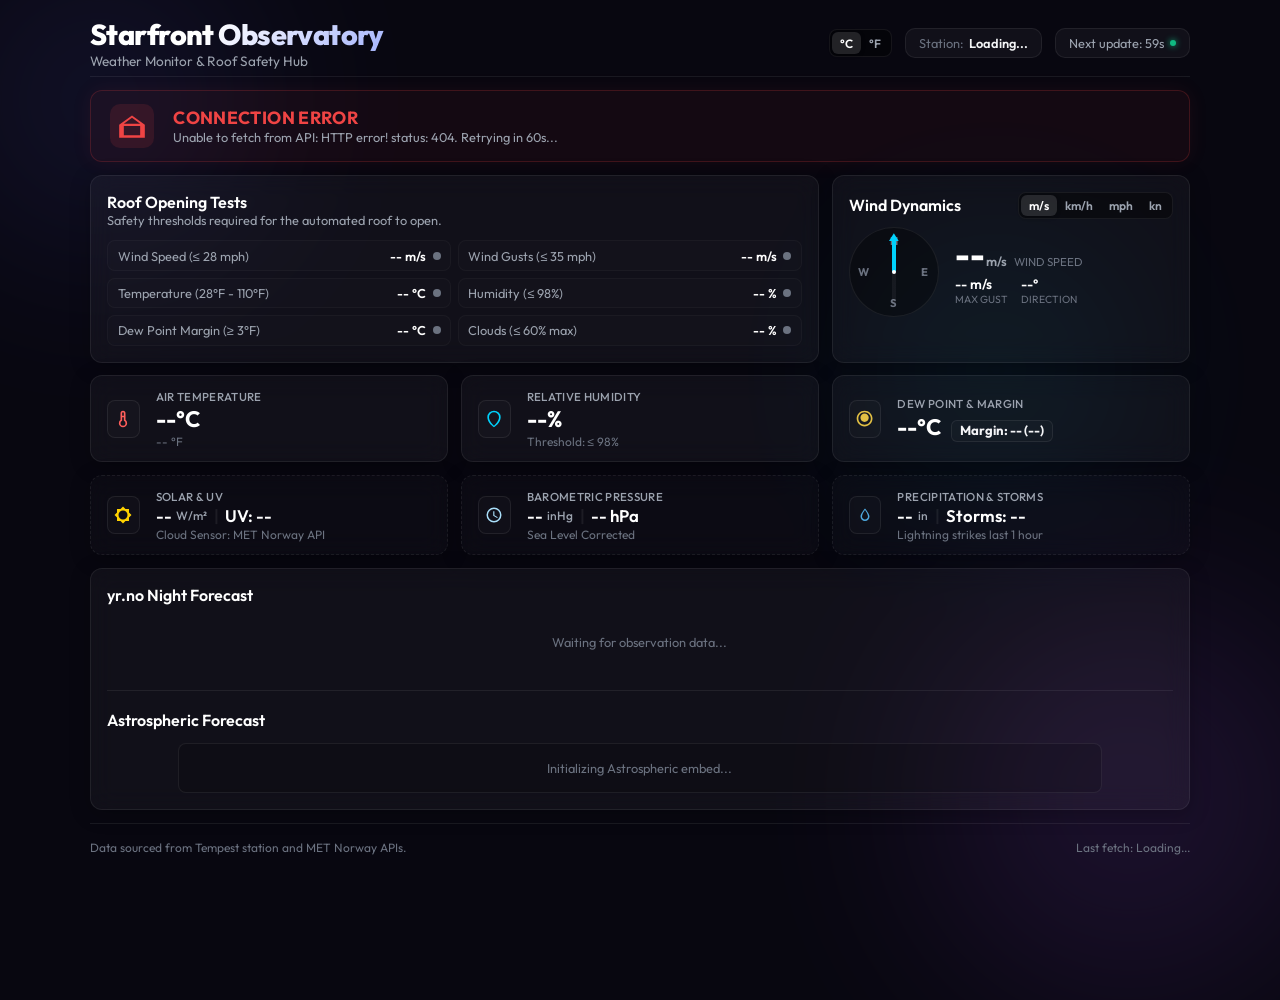
==== web/index.html @ 22a8ac2b "Add Astrospheric embed, style dew point margin pill, and rename forecast headers" ====
<!DOCTYPE html>
<html lang="en">
<head>
    <meta charset="UTF-8">
    <meta name="viewport" content="width=device-width, initial-scale=1.0">
    <title>Starfront Weather Station Monitor</title>
    <!-- Google Fonts -->
    <link rel="preconnect" href="https://fonts.googleapis.com">
    <link rel="preconnect" href="https://fonts.gstatic.com" crossorigin>
    <link href="https://fonts.googleapis.com/css2?family=Outfit:wght@300;400;500;600;700;800&display=swap" rel="stylesheet">
    <!-- CSS Stylesheet -->
    <link rel="stylesheet" href="index.css">
    <!-- Astrospheric API Reference -->
    <script type="text/javascript" src="https://astrosphericcloudstorage.blob.core.windows.net/embed/astrosphericembed.js"></script>
</head>
<body>
    <div class="background-decor decor-1"></div>
    <div class="background-decor decor-2"></div>
    <div class="background-decor decor-3"></div>

    <div class="dashboard-container">
        <!-- Dashboard Header -->
        <header class="dashboard-header">
            <div class="header-left">
                <h1>Starfront Observatory</h1>
                <p class="subtitle">Weather Monitor & Roof Safety Hub</p>
            </div>
            <div class="header-right">
                <!-- Discrete Temp Unit Toggle -->
                <div class="temp-toggle">
                    <button id="btn-temp-c" class="toggle-btn active">&deg;C</button>
                    <button id="btn-temp-f" class="toggle-btn">&deg;F</button>
                </div>
                <div class="station-badge">
                    <span class="station-label">Station:</span>
                    <span id="station-name" class="station-val">Loading...</span>
                </div>
                <div class="status-poll">
                    <span id="poll-timer">Next update: --s</span>
                    <div class="pulse-dot"></div>
                </div>
            </div>
        </header>

        <!-- Main Status: Roof Open Safety Allowed -->
        <section id="roof-status-banner" class="roof-banner status-pending">
            <div class="banner-icon">
                <svg id="roof-icon" viewBox="0 0 24 24" width="28" height="28">
                    <path fill="currentColor" d="M19,20H5V12H19M19,10H5L12,5L19,10M12,3L1,11V22H23V11L12,3Z" />
                </svg>
            </div>
            <div class="banner-text">
                <h2 id="roof-status-title">EVALUATING SAFETY RULES...</h2>
                <p id="roof-status-desc">Fetching current observations from Tempest weather station...</p>
            </div>
        </section>

        <!-- Dashboard Grid -->
        <main class="dashboard-grid">
            
            <!-- Left Panel: Roof Opening Tests & Night Forecast -->
            <section class="card checklist-card">
                <h3>Roof Opening Tests</h3>
                <p class="card-desc">Safety thresholds required for the automated roof to open.</p>
                
                <ul class="checklist" id="safety-checklist">
                    <li id="rule-wind">
                        <span class="rule-name">Wind Speed (&le; 28 mph)</span>
                        <div class="rule-status">
                            <span class="rule-value">-- m/s</span>
                            <span class="rule-indicator"></span>
                        </div>
                    </li>
                    <li id="rule-wind-gust">
                        <span class="rule-name">Wind Gusts (&le; 35 mph)</span>
                        <div class="rule-status">
                            <span class="rule-value">-- m/s</span>
                            <span class="rule-indicator"></span>
                        </div>
                    </li>
                    <li id="rule-temperature">
                        <span class="rule-name">Temperature (28&deg;F - 110&deg;F)</span>
                        <div class="rule-status">
                            <span class="rule-value">-- &deg;C</span>
                            <span class="rule-indicator"></span>
                        </div>
                    </li>
                    <li id="rule-humidity">
                        <span class="rule-name">Humidity (&le; 98%)</span>
                        <div class="rule-status">
                            <span class="rule-value">-- %</span>
                            <span class="rule-indicator"></span>
                        </div>
                    </li>
                    <li id="rule-dew-point-margin">
                        <span class="rule-name">Dew Point Margin (&ge; 3&deg;F)</span>
                        <div class="rule-status">
                            <span class="rule-value">-- &deg;C</span>
                            <span class="rule-indicator"></span>
                        </div>
                    </li>
                    <li id="rule-clouds">
                        <span class="rule-name">Clouds (&le; 60% max)</span>
                        <div class="rule-status">
                            <span class="rule-value">-- %</span>
                            <span class="rule-indicator"></span>
                        </div>
                    </li>
                </ul>

                <div id="safety-warnings" class="warnings-box hidden">
                    <h4>Safety Violations</h4>
                    <ul id="warnings-list"></ul>
                </div>
            </section>

            <!-- Right Panel: Wind Dynamics -->
            <section class="card wind-card">
                <div class="card-header-row">
                    <h3>Wind Dynamics</h3>
                    <!-- Wind Unit Selectors -->
                    <div class="wind-toggle">
                        <button id="btn-wind-mps" class="toggle-btn active">m/s</button>
                        <button id="btn-wind-kmh" class="toggle-btn">km/h</button>
                        <button id="btn-wind-mph" class="toggle-btn">mph</button>
                        <button id="btn-wind-kn" class="toggle-btn">kn</button>
                    </div>
                </div>
                
                <div class="wind-display">
                    <div class="compass-wrapper">
                        <div class="compass">
                            <div class="direction direction-n">N</div>
                            <div class="direction direction-e">E</div>
                            <div class="direction direction-s">S</div>
                            <div class="direction direction-w">W</div>
                            <div class="compass-rose"></div>
                            <div id="compass-needle" class="compass-needle"></div>
                        </div>
                    </div>
                    <div class="wind-details">
                        <div class="wind-metric">
                            <span class="value" id="wind-speed-val">--</span>
                            <span class="unit" id="wind-unit-label">m/s</span>
                            <span class="label">Wind Speed</span>
                        </div>
                        <div class="wind-sub-grid">
                            <div class="sub-metric">
                                <span class="val" id="wind-gust-val">-- m/s</span>
                                <span class="lbl">Max Gust</span>
                            </div>
                            <div class="sub-metric">
                                <span class="val" id="wind-dir-deg">--&deg;</span>
                                <span class="lbl">Direction</span>
                            </div>
                        </div>
                    </div>
                </div>
            </section>

            <!-- Bottom Panels: Core Weather Metrics -->
            <section class="card metric-card temp-metric">
                <div class="metric-icon">
                    <svg viewBox="0 0 24 24" width="20" height="20">
                        <path fill="#ff5e5b" d="M15,13V5A3,3 0 0,0 12,2A3,3 0 0,0 9,5V13A5,5 0 0,0 7,17A5,5 0 0,0 12,22A5,5 0 0,0 17,17A5,5 0 0,0 15,13M12,4A1,1 0 0,1 13,5V8H11V5A1,1 0 0,1 12,4M12,20A3,3 0 0,1 9,17A3,3 0 0,1 10.5,14.5L11,14V10H13V14L13.5,14.5A3,3 0 0,1 15,17A3,3 0 0,1 12,20Z" />
                    </svg>
                </div>
                <div class="metric-body">
                    <span class="label">Air Temperature</span>
                    <span class="value" id="temp-val">--&deg;C</span>
                    <span class="subtext" id="temp-alt-val">-- &deg;F</span>
                </div>
            </section>

            <section class="card metric-card humidity-metric">
                <div class="metric-icon">
                    <svg viewBox="0 0 24 24" width="20" height="20">
                        <path fill="#00d2fc" d="M12,2A8,8 0 0,0 4,10C4,17 12,22 12,22C12,22 20,17 20,10A8,8 0 0,0 12,2M12,4A6,6 0 0,1 18,10C18,14.25 14,18.4 12,20.08C10,18.4 6,14.25 6,10A6,6 0 0,1 12,4Z" />
                    </svg>
                </div>
                <div class="metric-body">
                    <span class="label">Relative Humidity</span>
                    <span class="value" id="humidity-val">--%</span>
                    <span class="subtext">Threshold: &le; 98%</span>
                </div>
            </section>

            <!-- Prominent Dedicated Dew Point & Margin Card -->
            <section class="card metric-card dewpoint-metric">
                <div class="metric-icon">
                    <svg viewBox="0 0 24 24" width="20" height="20">
                        <path fill="#e2c044" d="M19,11.5C19,15.64 15.64,19 11.5,19C7.36,19 4,15.64 4,11.5C4,7.36 7.36,4 11.5,4C15.64,4 19,7.36 19,11.5M21,11.5C21,6.25 16.75,2 11.5,2C6.25,2 2,6.25 2,11.5C2,16.75 6.25,21 11.5,21C16.75,21 21,16.75 21,11.5M16.5,10.5C16.5,13.26 14.26,15.5 11.5,15.5C8.74,15.5 6.5,13.26 6.5,10.5C6.5,7.74 8.74,5.5 11.5,5.5C14.26,5.5 16.5,7.74 16.5,10.5Z" />
                    </svg>
                </div>
                <div class="metric-body">
                    <span class="label">Dew Point &amp; Margin</span>
                    <div style="display: flex; align-items: baseline; gap: 0.6rem; flex-wrap: wrap; margin-top: 0.15rem;">
                        <span class="value" id="dew-point-val" style="margin-top: 0;">--&deg;C</span>
                        <span id="dp-margin-pill" style="font-size: 0.82rem; font-weight: 700; padding: 0.15rem 0.5rem; border-radius: 6px; border: 1px solid var(--glass-border); transition: var(--transition-smooth); background: rgba(255,255,255,0.02); line-height: 1.2;">Margin: <span id="dp-margin-val">--</span> (<span id="dp-margin-status">--</span>)</span>
                    </div>
                </div>
            </section>

            <!-- Compact Non-critical Cards -->
            <section class="card metric-card solar-metric card-secondary">
                <div class="metric-icon">
                    <svg viewBox="0 0 24 24" width="18" height="18">
                        <path fill="#ffd200" d="M12,18A6,6 0 1,1 18,12A6,6 0 0,1 12,18M20,8.69V4H15.31L12,0.69L8.69,4H4V8.69L0.69,12L4,15.31V20H8.69L12,23.31L15.31,20H20V15.31L23.31,12L20,8.69Z" />
                    </svg>
                </div>
                <div class="metric-body">
                    <span class="label">Solar &amp; UV</span>
                    <span class="value-compact"><span id="solar-val">--</span> <span class="unit-xs">W/m&sup2;</span> <span class="divider">|</span> <span id="uv-val">UV: --</span></span>
                    <span class="subtext">Cloud Sensor: MET Norway API</span>
                </div>
            </section>

            <section class="card metric-card pressure-metric card-secondary">
                <div class="metric-icon">
                    <svg viewBox="0 0 24 24" width="18" height="18">
                        <path fill="#a9def9" d="M12,2A10,10 0 0,0 2,12A10,10 0 0,0 12,22A10,10 0 0,0 22,12A10,10 0 0,0 12,2M12,4A8,8 0 0,1 20,12A8,8 0 0,1 12,20A8,8 0 0,1 4,12A8,8 0 0,1 12,4M12.5,7V12.25L17,14.92L16.25,16.15L11,13V7H12.5Z" />
                    </svg>
                </div>
                <div class="metric-body">
                    <span class="label">Barometric Pressure</span>
                    <span class="value-compact"><span id="pressure-val">--</span> <span class="unit-xs">inHg</span> <span class="divider">|</span> <span id="pressure-hpa-val">-- hPa</span></span>
                    <span class="subtext">Sea Level Corrected</span>
                </div>
            </section>

            <section class="card metric-card rain-metric card-secondary">
                <div class="metric-icon">
                    <svg viewBox="0 0 24 24" width="18" height="18">
                        <path fill="#4ea8de" d="M12,3.25C12,3.25 6,10 6,14C6,17.31 8.69,20 12,20C15.31,20 18,17.31 18,14C18,10 12,3.25 12,3.25M12,5.25C13.62,7.31 16,11.25 16,14C16,16.21 14.21,18 12,18C9.79,18 8,16.21 8,14C8,11.25 10.38,7.31 12,5.25Z" />
                    </svg>
                </div>
                <div class="metric-body">
                    <span class="label">Precipitation &amp; Storms</span>
                    <span class="value-compact"><span id="precip-val">--</span> <span class="unit-xs">in</span> <span class="divider">|</span> <span id="lightning-val">Storms: --</span></span>
                    <span class="subtext">Lightning strikes last 1 hour</span>
                </div>
            </section>

            <!-- Night Conditions Forecast (Across the page table) -->
            <section class="card forecast-card">
                <h3 id="forecast-header" style="margin-bottom: 0.8rem;">yr.no Night Forecast</h3>
                <div class="forecast-table-wrapper" id="forecast-timeline">
                    <!-- Populated dynamically by index.js -->
                    <div class="forecast-loading">Waiting for observation data...</div>
                </div>

                <!-- Astrospheric Forecast Section -->
                <div class="astrospheric-section" style="margin-top: 1.5rem; padding-top: 1.2rem; border-top: 1px solid var(--glass-border);">
                    <h3 style="margin-bottom: 0.8rem;">Astrospheric Forecast</h3>
                    <div id="AstrosphericEmbedContainer" style="width: 100%; max-width: 924px; margin: 0 auto; border-radius: 8px; overflow: hidden; border: 1px solid var(--glass-border); background: rgba(0,0,0,0.15);">
                        <div class="forecast-loading">Initializing Astrospheric embed...</div>
                    </div>
                </div>
            </section>
        </main>

        <!-- Footer -->
        <footer class="dashboard-footer">
            <p>Data sourced from Tempest station and MET Norway APIs.</p>
            <p id="last-update-ts">Last fetch: Loading...</p>
        </footer>
    </div>

    <!-- Javascript Script -->
    <script src="index.js"></script>
</body>
</html>
---- web/index.css ----
/* Root Custom Properties */
:root {
    --bg-dark: #080710;
    --bg-slate: #111022;
    --glass-bg: rgba(255, 255, 255, 0.04);
    --glass-border: rgba(255, 255, 255, 0.07);
    --glass-highlight: rgba(255, 255, 255, 0.12);
    
    --text-primary: #f3f4f6;
    --text-secondary: #9ca3af;
    --text-muted: #6b7280;
    
    --color-green: #10b981;
    --color-green-glow: rgba(16, 185, 129, 0.25);
    
    --color-red: #ef4444;
    --color-red-glow: rgba(239, 68, 68, 0.25);
    
    --color-blue: #00d2fc;
    --transition-smooth: all 0.3s cubic-bezier(0.16, 1, 0.3, 1);
}

/* Base Resets & Typography */
* {
    margin: 0;
    padding: 0;
    box-sizing: border-box;
}

body {
    background-color: var(--bg-dark);
    color: var(--text-primary);
    font-family: 'Outfit', sans-serif;
    min-height: 100vh;
    position: relative;
    padding: 1rem;
}

/* Background Glowing Orbs */
.background-decor {
    position: absolute;
    border-radius: 50%;
    filter: blur(100px);
    z-index: -1;
    opacity: 0.12;
    pointer-events: none;
}

.decor-1 { width: 300px; height: 300px; background: #6366f1; top: -50px; left: -50px; }
.decor-2 { width: 400px; height: 400px; background: #a855f7; bottom: -100px; right: -50px; }
.decor-3 { width: 200px; height: 200px; background: #00d2fc; top: 30%; left: 70%; }

/* Layout Container */
.dashboard-container {
    max-width: 1100px;
    margin: 0 auto;
    display: flex;
    flex-direction: column;
    gap: 0.8rem;
}

/* Header */
.dashboard-header {
    display: flex;
    justify-content: space-between;
    align-items: center;
    flex-wrap: wrap;
    gap: 0.8rem;
    padding-bottom: 0.4rem;
    border-bottom: 1px solid var(--glass-border);
}

.dashboard-header h1 {
    font-size: 1.8rem;
    font-weight: 800;
    letter-spacing: -0.02em;
    background: linear-gradient(135deg, #fff 40%, #a5b4fc 100%);
    -webkit-background-clip: text;
    -webkit-text-fill-color: transparent;
}

.dashboard-header .subtitle {
    font-size: 0.85rem;
    color: var(--text-secondary);
    font-weight: 400;
}

.header-right {
    display: flex;
    align-items: center;
    gap: 0.8rem;
}

/* Toggle Buttons */
.temp-toggle, .wind-toggle {
    display: flex;
    background: rgba(0, 0, 0, 0.4);
    padding: 2px;
    border-radius: 8px;
    border: 1px solid var(--glass-border);
}

.toggle-btn {
    background: transparent;
    border: none;
    color: var(--text-secondary);
    padding: 0.2rem 0.5rem;
    border-radius: 6px;
    font-size: 0.75rem;
    font-weight: 600;
    cursor: pointer;
    font-family: inherit;
    transition: var(--transition-smooth);
}

.toggle-btn.active {
    background: var(--glass-highlight);
    color: #fff;
    box-shadow: 0 1px 4px rgba(0,0,0,0.3);
}

.toggle-btn:hover:not(.active) {
    color: #fff;
    background: rgba(255, 255, 255, 0.03);
}

.station-badge, .status-poll {
    background: var(--glass-bg);
    border: 1px solid var(--glass-border);
    padding: 0.4rem 0.8rem;
    border-radius: 10px;
    font-size: 0.8rem;
    display: flex;
    align-items: center;
    gap: 0.4rem;
}

.station-badge .station-label { color: var(--text-muted); }
.station-badge .station-val { font-weight: 600; }
.status-poll { color: var(--text-secondary); }

.pulse-dot {
    width: 6px;
    height: 6px;
    border-radius: 50%;
    background-color: var(--color-green);
    box-shadow: 0 0 6px var(--color-green);
    animation: pulse 2s infinite;
}

@keyframes pulse {
    0% { transform: scale(0.95); box-shadow: 0 0 0 0 rgba(16, 185, 129, 0.7); }
    70% { transform: scale(1); box-shadow: 0 0 0 4px rgba(16, 185, 129, 0); }
    100% { transform: scale(0.95); box-shadow: 0 0 0 0 rgba(16, 185, 129, 0); }
}

/* Roof Banner */
.roof-banner {
    display: flex;
    align-items: center;
    gap: 1.2rem;
    padding: 0.8rem 1.2rem;
    border-radius: 12px;
    border: 1px solid var(--glass-border);
    transition: var(--transition-smooth);
}

.banner-icon {
    display: flex;
    align-items: center;
    justify-content: center;
    width: 44px;
    height: 44px;
    border-radius: 10px;
    background: rgba(255, 255, 255, 0.04);
}

.banner-text h2 {
    font-size: 1.1rem;
    font-weight: 700;
    letter-spacing: 0.02em;
}

.banner-text p {
    font-size: 0.8rem;
    color: var(--text-secondary);
}

/* Banner States */
.status-pending { background: rgba(255, 255, 255, 0.02); border-color: var(--glass-border); }
.status-allowed {
    background: rgba(16, 185, 129, 0.05);
    border-color: rgba(16, 185, 129, 0.2);
    box-shadow: 0 0 20px rgba(16, 185, 129, 0.08);
}
.status-allowed .banner-icon {
    background: rgba(16, 185, 129, 0.12);
    color: var(--color-green);
}
.status-allowed h2 { color: var(--color-green); }

.status-warning {
    background: rgba(239, 68, 68, 0.05);
    border-color: rgba(239, 68, 68, 0.2);
    box-shadow: 0 0 20px rgba(239, 68, 68, 0.08);
}
.status-warning .banner-icon {
    background: rgba(239, 68, 68, 0.12);
    color: var(--color-red);
}
.status-warning h2 { color: var(--color-red); }

/* Dashboard Grid Layout (Denser 3-Column setup) */
.dashboard-grid {
    display: grid;
    grid-template-columns: repeat(3, 1fr);
    gap: 0.8rem;
}

/* Cards (Denser Glassmorphism) */
.card {
    background: var(--glass-bg);
    backdrop-filter: blur(12px);
    -webkit-backdrop-filter: blur(12px);
    border: 1px solid var(--glass-border);
    border-radius: 12px;
    padding: 1rem;
    transition: var(--transition-smooth);
    box-shadow: 0 4px 20px 0 rgba(0, 0, 0, 0.25);
}

.card:hover {
    transform: translateY(-2px);
    border-color: var(--glass-highlight);
    box-shadow: 0 6px 24px rgba(0, 0, 0, 0.35);
}

.card h3 {
    font-size: 1rem;
    font-weight: 600;
    color: #fff;
}

.card-header-row {
    display: flex;
    justify-content: space-between;
    align-items: center;
    margin-bottom: 0.5rem;
}

.card-desc {
    font-size: 0.8rem;
    color: var(--text-secondary);
    margin-bottom: 0.8rem;
}

/* Row 1 Span Customizations */
.checklist-card {
    grid-column: span 2;
}

.wind-card {
    grid-column: span 1;
}

/* Metric Cards */
.metric-card {
    display: flex;
    align-items: center;
    gap: 1rem;
    padding: 0.8rem 1rem;
}

.metric-icon {
    display: flex;
    align-items: center;
    justify-content: center;
    width: 38px;
    height: 38px;
    border-radius: 8px;
    background: rgba(255, 255, 255, 0.02);
    border: 1px solid var(--glass-border);
}

.metric-body {
    display: flex;
    flex-direction: column;
    width: 100%;
}

.metric-body .label {
    font-size: 0.72rem;
    color: var(--text-secondary);
    text-transform: uppercase;
    letter-spacing: 0.03em;
    font-weight: 500;
}

.metric-body .value {
    font-size: 1.4rem;
    font-weight: 700;
    color: #fff;
    margin-top: 0.05rem;
}

.metric-body .value-compact {
    font-size: 1.05rem;
    font-weight: 600;
    color: #fff;
    margin-top: 0.05rem;
    display: flex;
    align-items: center;
    gap: 0.3rem;
    flex-wrap: wrap;
}

.metric-body .value-compact .divider {
    color: var(--glass-border);
    margin: 0 0.1rem;
}

.metric-body .value-compact .unit-xs {
    font-size: 0.75rem;
    color: var(--text-secondary);
    font-weight: 500;
}

.metric-body .subtext {
    font-size: 0.75rem;
    color: var(--text-muted);
    margin-top: 0.05rem;
}

/* Secondary Cards (Slightly dimmer style for contrast) */
.card-secondary {
    background: rgba(255, 255, 255, 0.02);
    border: 1px dashed var(--glass-border);
}

/* Safety Checklist */
.checklist {
    list-style: none;
    display: grid;
    grid-template-columns: repeat(2, 1fr);
    gap: 0.4rem;
}

.checklist li {
    display: flex;
    justify-content: space-between;
    align-items: center;
    padding: 0.4rem 0.6rem;
    background: rgba(255, 255, 255, 0.01);
    border: 1px solid rgba(255, 255, 255, 0.03);
    border-radius: 8px;
    font-size: 0.8rem;
}

.checklist .rule-name {
    color: var(--text-secondary);
}

.rule-status {
    display: flex;
    align-items: center;
    gap: 0.4rem;
}

.rule-status .rule-value {
    font-weight: 600;
    color: #fff;
}

.rule-indicator {
    width: 8px;
    height: 8px;
    border-radius: 50%;
    background-color: var(--text-muted);
}

/* Rule States */
.rule-pass .rule-indicator {
    background-color: var(--color-green);
    box-shadow: 0 0 6px var(--color-green);
}

.rule-fail .rule-indicator {
    background-color: var(--color-red);
    box-shadow: 0 0 6px var(--color-red);
}

/* Warnings Box */
.warnings-box {
    margin-top: 0.6rem;
    padding: 0.6rem;
    background: rgba(239, 68, 68, 0.04);
    border: 1px solid rgba(239, 68, 68, 0.15);
    border-radius: 8px;
}

.warnings-box h4 {
    font-size: 0.75rem;
    font-weight: 600;
    color: var(--color-red);
    text-transform: uppercase;
    margin-bottom: 0.2rem;
}

.warnings-box ul {
    list-style: none;
    font-size: 0.75rem;
    color: var(--text-secondary);
}

.warnings-box li::before {
    content: "• ";
    color: var(--color-red);
}

.hidden { display: none !important; }

/* Wind Dynamics Compass (Compact) */
.wind-display {
    display: flex;
    align-items: center;
    gap: 1rem;
}

.compass-wrapper {
    position: relative;
    width: 90px;
    height: 90px;
    flex-shrink: 0;
}

.compass {
    position: absolute;
    width: 100%;
    height: 100%;
    border-radius: 50%;
    border: 1.5px solid var(--glass-border);
    background: rgba(0, 0, 0, 0.3);
}

.direction {
    position: absolute;
    font-size: 0.7rem;
    font-weight: 700;
    color: var(--text-muted);
    transform: translate(-50%, -50%);
}

.direction-n { top: 15%; left: 50%; }
.direction-e { top: 50%; left: 85%; }
.direction-s { top: 85%; left: 50%; }
.direction-w { top: 50%; left: 15%; }

.compass-rose {
    position: absolute;
    top: 50%;
    left: 50%;
    width: 4px;
    height: 4px;
    border-radius: 50%;
    background: #fff;
    transform: translate(-50%, -50%);
    z-index: 5;
}

.compass-needle {
    position: absolute;
    top: 15%;
    left: calc(50% - 2px);
    width: 4px;
    height: 70%;
    background: linear-gradient(to bottom, var(--color-blue) 50%, rgba(255,255,255,0.05) 50%);
    transform-origin: 50% 50%;
    transform: rotate(0deg);
    transition: transform 1s cubic-bezier(0.25, 0.8, 0.25, 1);
    z-index: 2;
}

.compass-needle::before {
    content: '';
    position: absolute;
    top: -8px;
    left: -3px;
    width: 10px;
    height: 8px;
    background: var(--color-blue);
    clip-path: polygon(50% 0%, 0% 100%, 100% 100%);
}

.wind-details {
    display: flex;
    flex-direction: column;
    gap: 0.3rem;
}

.wind-metric {
    display: flex;
    align-items: baseline;
}

.wind-metric .value {
    font-size: 2rem;
    font-weight: 800;
    color: #fff;
    line-height: 1;
}

.wind-metric .unit {
    font-size: 0.8rem;
    color: var(--text-secondary);
    font-weight: 600;
    margin-left: 0.1rem;
}

.wind-metric .label {
    font-size: 0.72rem;
    color: var(--text-muted);
    text-transform: uppercase;
    margin-left: 0.4rem;
}

.wind-sub-grid {
    display: flex;
    gap: 0.8rem;
}

.sub-metric {
    display: flex;
    flex-direction: column;
}

.sub-metric .val {
    font-size: 0.85rem;
    font-weight: 600;
    color: #fff;
}

.sub-metric .lbl {
    font-size: 0.65rem;
    color: var(--text-muted);
    text-transform: uppercase;
}

/* Forecast Timeline Widget */
.forecast-section {
    margin-top: 1rem;
    padding-top: 0.8rem;
    border-top: 1px solid var(--glass-border);
}

/* Forecast Card Layout (Across the Page Table) */
.forecast-card {
    grid-column: span 3;
}

.forecast-table-wrapper {
    display: flex;
    flex-direction: column;
    gap: 0.8rem;
    margin-top: 0.8rem;
}

.forecast-table {
    width: 100%;
    border-collapse: collapse;
    background: rgba(0, 0, 0, 0.15);
    border-radius: 8px;
    overflow: hidden;
    border: 1px solid var(--glass-border);
    table-layout: fixed;
}

.forecast-table td {
    padding: 0.4rem 0.3rem;
    text-align: center;
    border-bottom: 1px solid rgba(255, 255, 255, 0.02);
    font-size: 0.78rem;
    color: #fff;
}

.forecast-table tr:last-child td {
    border-bottom: none;
}

.forecast-table td.fc-row-label {
    width: 120px;
    text-align: left;
    font-weight: 700;
    color: var(--text-secondary);
    background: rgba(255, 255, 255, 0.02);
    border-right: 1px solid var(--glass-border);
    padding-left: 0.8rem;
    text-transform: uppercase;
    font-size: 0.68rem;
    letter-spacing: 0.05em;
}

.fc-emoji-cell {
    font-size: 1.15rem;
}

.forecast-table td .cloud-unsafe {
    color: var(--color-red);
}

.forecast-table td .font-bold {
    font-weight: 700;
}

.forecast-loading {
    font-size: 0.8rem;
    color: var(--text-muted);
    padding: 1rem 0;
    text-align: center;
    width: 100%;
}

/* Footer styling */
.dashboard-footer {
    display: flex;
    justify-content: space-between;
    align-items: center;
    flex-wrap: wrap;
    gap: 0.8rem;
    padding-top: 1rem;
    border-top: 1px solid var(--glass-border);
    font-size: 0.75rem;
    color: var(--text-muted);
}

/* Responsive Grid Adjustments */
@media (max-width: 900px) {
    .dashboard-grid {
        grid-template-columns: repeat(2, 1fr);
    }
    .checklist-card {
        grid-column: span 2;
    }
    .wind-card {
        grid-column: span 2;
    }
    .metric-card {
        grid-column: span 1;
    }
    .forecast-card {
        grid-column: span 2;
    }
}

@media (max-width: 600px) {
    .dashboard-grid {
        grid-template-columns: 1fr;
    }
    .checklist-card, .wind-card, .metric-card, .card-secondary {
        grid-column: span 1;
    }
    .checklist {
        grid-template-columns: 1fr;
    }
    .forecast-card {
        grid-column: span 1;
    }
    .dashboard-header {
        flex-direction: column;
        align-items: flex-start;
    }
    .header-right {
        width: 100%;
        justify-content: space-between;
    }
}
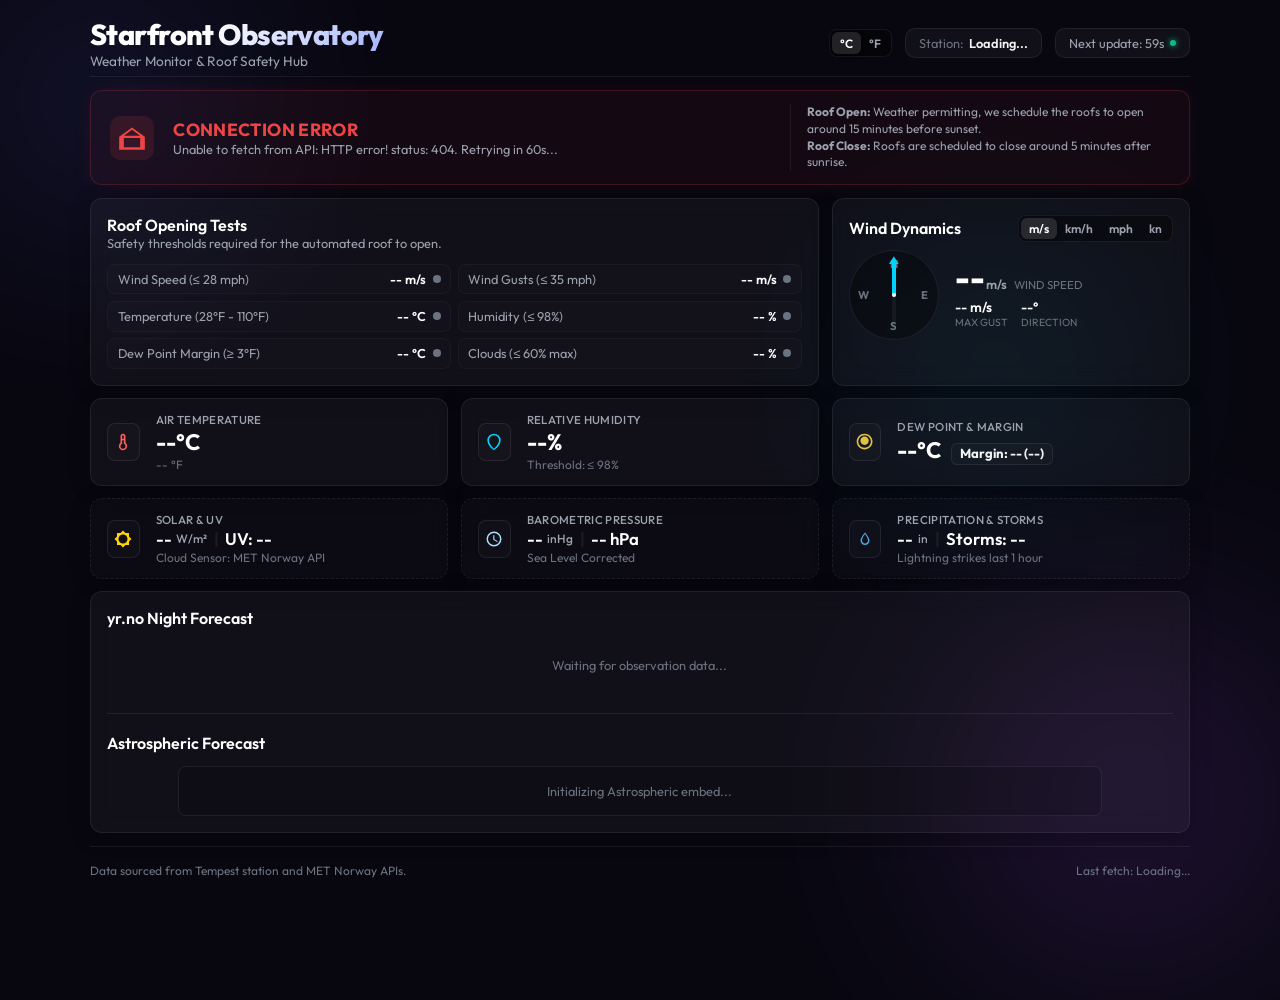
==== commit b8d2fa36: "Add roof open/close scheduling information on the right side of status banner" ====
--- a/web/index.html
+++ b/web/index.html
@@ -10,6 +10,8 @@
     <link href="https://fonts.googleapis.com/css2?family=Outfit:wght@300;400;500;600;700;800&display=swap" rel="stylesheet">
     <!-- CSS Stylesheet -->
     <link rel="stylesheet" href="index.css">
+    <!-- Favicon (Inline Emoji SVG to prevent 404) -->
+    <link rel="icon" href="data:image/svg+xml,<svg xmlns=%22http://www.w3.org/2000/svg%22 viewBox=%220 0 100 100%22><text y=%22.9em%22 font-size=%2290%22>✨</text></svg>">
     <!-- Astrospheric API Reference -->
     <script type="text/javascript" src="https://astrosphericcloudstorage.blob.core.windows.net/embed/astrosphericembed.js"></script>
 </head>
@@ -44,14 +46,20 @@
 
         <!-- Main Status: Roof Open Safety Allowed -->
         <section id="roof-status-banner" class="roof-banner status-pending">
-            <div class="banner-icon">
-                <svg id="roof-icon" viewBox="0 0 24 24" width="28" height="28">
-                    <path fill="currentColor" d="M19,20H5V12H19M19,10H5L12,5L19,10M12,3L1,11V22H23V11L12,3Z" />
-                </svg>
-            </div>
-            <div class="banner-text">
-                <h2 id="roof-status-title">EVALUATING SAFETY RULES...</h2>
-                <p id="roof-status-desc">Fetching current observations from Tempest weather station...</p>
+            <div class="banner-left" style="display: flex; align-items: center; gap: 1.2rem; flex: 1;">
+                <div class="banner-icon">
+                    <svg id="roof-icon" viewBox="0 0 24 24" width="28" height="28">
+                        <path fill="currentColor" d="M19,20H5V12H19M19,10H5L12,5L19,10M12,3L1,11V22H23V11L12,3Z" />
+                    </svg>
+                </div>
+                <div class="banner-text">
+                    <h2 id="roof-status-title">EVALUATING SAFETY RULES...</h2>
+                    <p id="roof-status-desc">Fetching current observations from Tempest weather station...</p>
+                </div>
+            </div>
+            <div class="banner-right" style="font-size: 0.75rem; color: var(--text-secondary); border-left: 1px solid var(--glass-border); padding-left: 1rem; line-height: 1.4; max-width: 380px; transition: var(--transition-smooth);">
+                <strong>Roof Open:</strong> Weather permitting, we schedule the roofs to open around 15 minutes before sunset.<br>
+                <strong>Roof Close:</strong> Roofs are scheduled to close around 5 minutes after sunrise.
             </div>
         </section>
 
--- a/web/index.css
+++ b/web/index.css
@@ -165,6 +165,25 @@
     transition: var(--transition-smooth);
 }
 
+@media (max-width: 768px) {
+    .roof-banner {
+        flex-direction: column;
+        align-items: flex-start;
+        gap: 0.8rem;
+    }
+    .roof-banner .banner-left {
+        width: 100%;
+    }
+    .roof-banner .banner-right {
+        border-left: none !important;
+        padding-left: 0 !important;
+        border-top: 1px solid var(--glass-border);
+        padding-top: 0.6rem;
+        width: 100%;
+        max-width: 100% !important;
+    }
+}
+
 .banner-icon {
     display: flex;
     align-items: center;
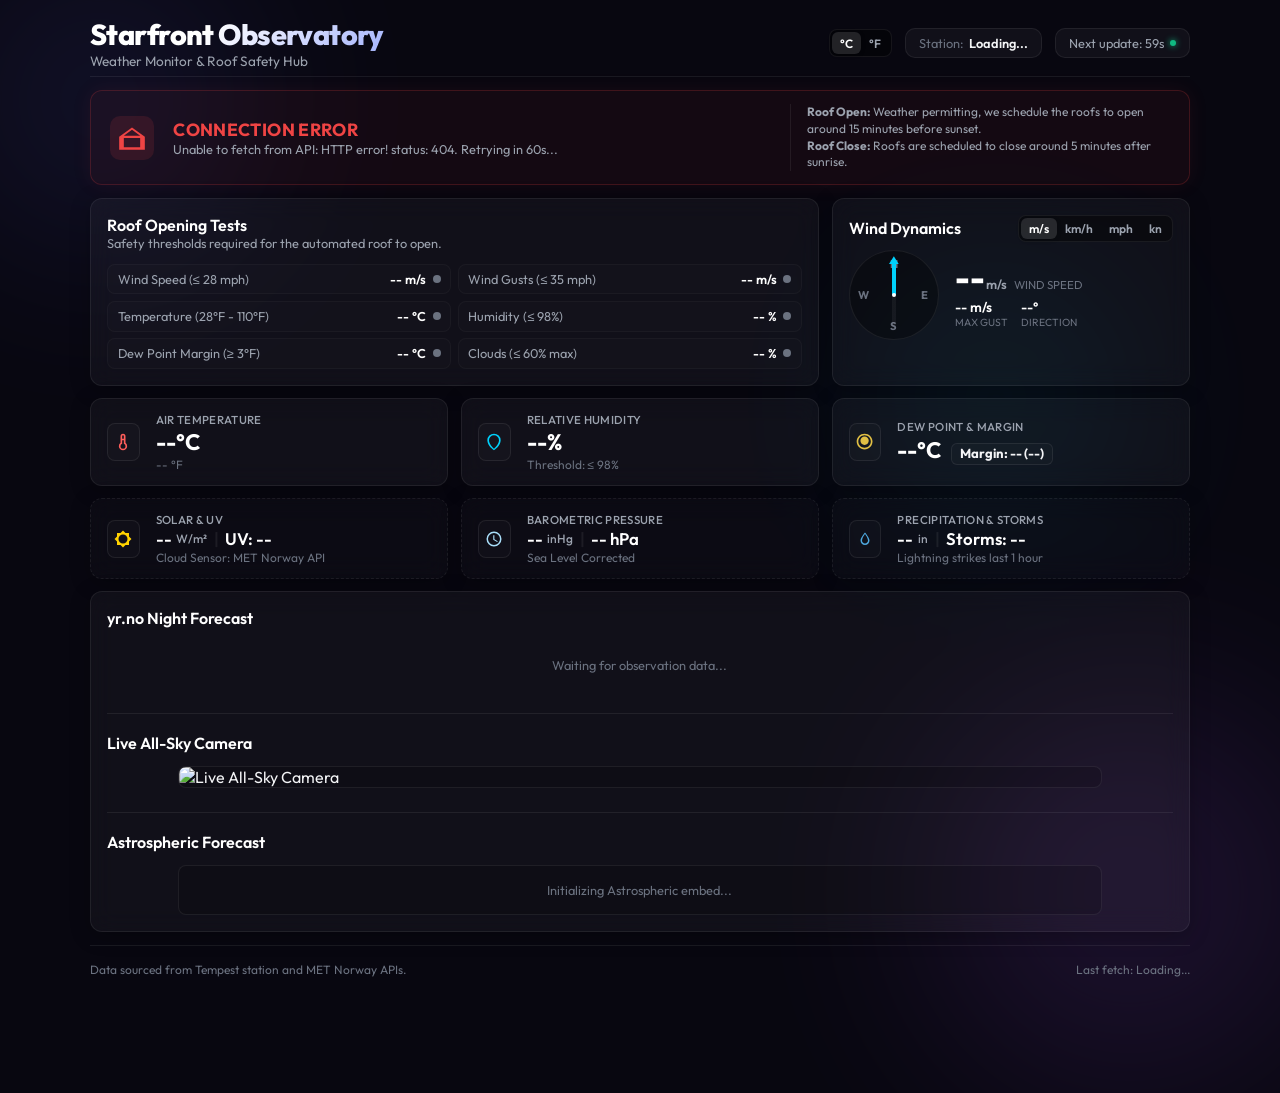
==== commit 04e30b9e: "Add Live All-Sky Camera section and display physical roof status from Starfront status API" ====
--- a/web/index.html
+++ b/web/index.html
@@ -257,6 +257,14 @@
                     <div class="forecast-loading">Waiting for observation data...</div>
                 </div>
 
+                <!-- Live All-Sky Camera Section -->
+                <div class="allsky-section" style="margin-top: 1.5rem; padding-top: 1.2rem; border-top: 1px solid var(--glass-border);">
+                    <h3 style="margin-bottom: 0.8rem;">Live All-Sky Camera</h3>
+                    <div style="width: 100%; max-width: 924px; margin: 0 auto; border-radius: 8px; overflow: hidden; border: 1px solid var(--glass-border); background: rgba(0,0,0,0.15);">
+                        <img id="allsky-img" src="https://files-api.tx.starfront.space/status-assets-public/building-0009/allsky/images/image.jpg" alt="Live All-Sky Camera" style="width: 100%; height: auto; display: block; margin: 0 auto;">
+                    </div>
+                </div>
+
                 <!-- Astrospheric Forecast Section -->
                 <div class="astrospheric-section" style="margin-top: 1.5rem; padding-top: 1.2rem; border-top: 1px solid var(--glass-border);">
                     <h3 style="margin-bottom: 0.8rem;">Astrospheric Forecast</h3>
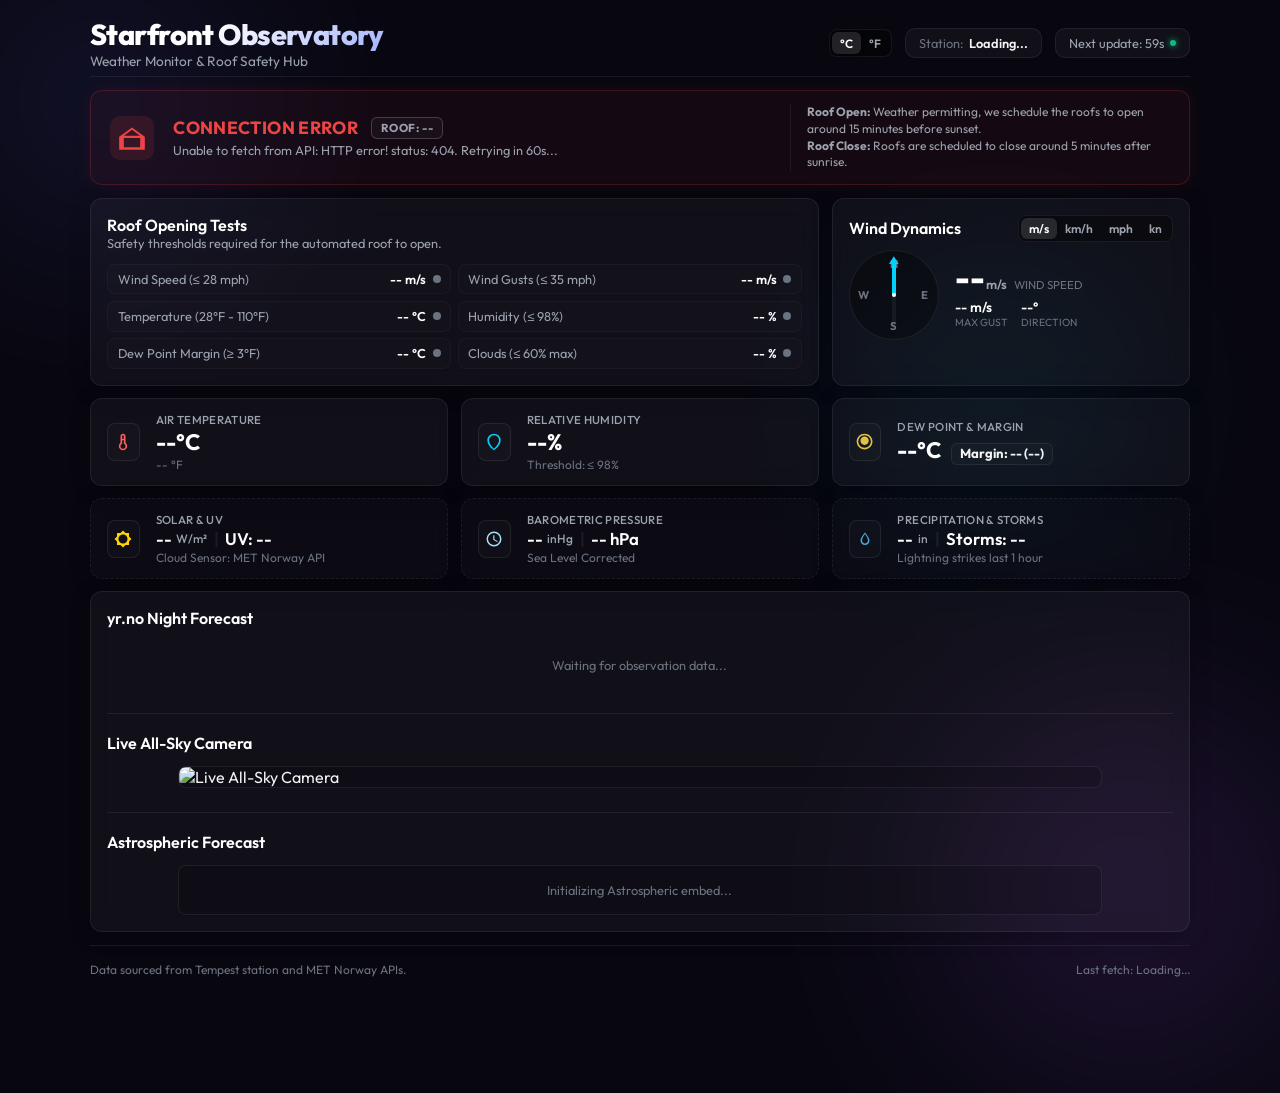
==== commit 0dea6a38: "Render physical roof status as a distinct styled badge next to safety title" ====
--- a/web/index.html
+++ b/web/index.html
@@ -53,8 +53,11 @@
                     </svg>
                 </div>
                 <div class="banner-text">
-                    <h2 id="roof-status-title">EVALUATING SAFETY RULES...</h2>
-                    <p id="roof-status-desc">Fetching current observations from Tempest weather station...</p>
+                    <div style="display: flex; align-items: center; gap: 0.8rem; flex-wrap: wrap; margin-bottom: 0.2rem;">
+                        <h2 id="roof-status-title" style="margin: 0; line-height: 1.2;">EVALUATING SAFETY RULES...</h2>
+                        <span id="physical-roof-badge" class="roof-badge badge-unknown">Roof: --</span>
+                    </div>
+                    <p id="roof-status-desc" style="margin: 0;">Fetching current observations from Tempest weather station...</p>
                 </div>
             </div>
             <div class="banner-right" style="font-size: 0.75rem; color: var(--text-secondary); border-left: 1px solid var(--glass-border); padding-left: 1rem; line-height: 1.4; max-width: 380px; transition: var(--transition-smooth);">
@@ -283,6 +286,6 @@
     </div>
 
     <!-- Javascript Script -->
-    <script src="index.js"></script>
+    <script src="index.js?v=3"></script>
 </body>
 </html>
--- a/web/index.css
+++ b/web/index.css
@@ -692,3 +692,39 @@
         justify-content: space-between;
     }
 }
+
+/* Roof Badge Styling */
+.roof-badge {
+    font-size: 0.72rem;
+    font-weight: 700;
+    padding: 0.2rem 0.55rem;
+    border-radius: 6px;
+    text-transform: uppercase;
+    letter-spacing: 0.05em;
+    display: inline-flex;
+    align-items: center;
+    gap: 0.3rem;
+    transition: var(--transition-smooth);
+    border: 1px solid var(--glass-border);
+    background: rgba(255, 255, 255, 0.03);
+    line-height: 1.2;
+}
+
+.roof-badge.badge-open {
+    color: #34d399;
+    border-color: rgba(52, 211, 153, 0.3);
+    background: rgba(52, 211, 153, 0.08);
+}
+
+.roof-badge.badge-closed {
+    color: #f87171;
+    border-color: rgba(248, 113, 113, 0.3);
+    background: rgba(248, 113, 113, 0.08);
+}
+
+.roof-badge.badge-unknown {
+    color: #9ca3af;
+    border-color: rgba(156, 163, 175, 0.3);
+    background: rgba(156, 163, 175, 0.05);
+}
+
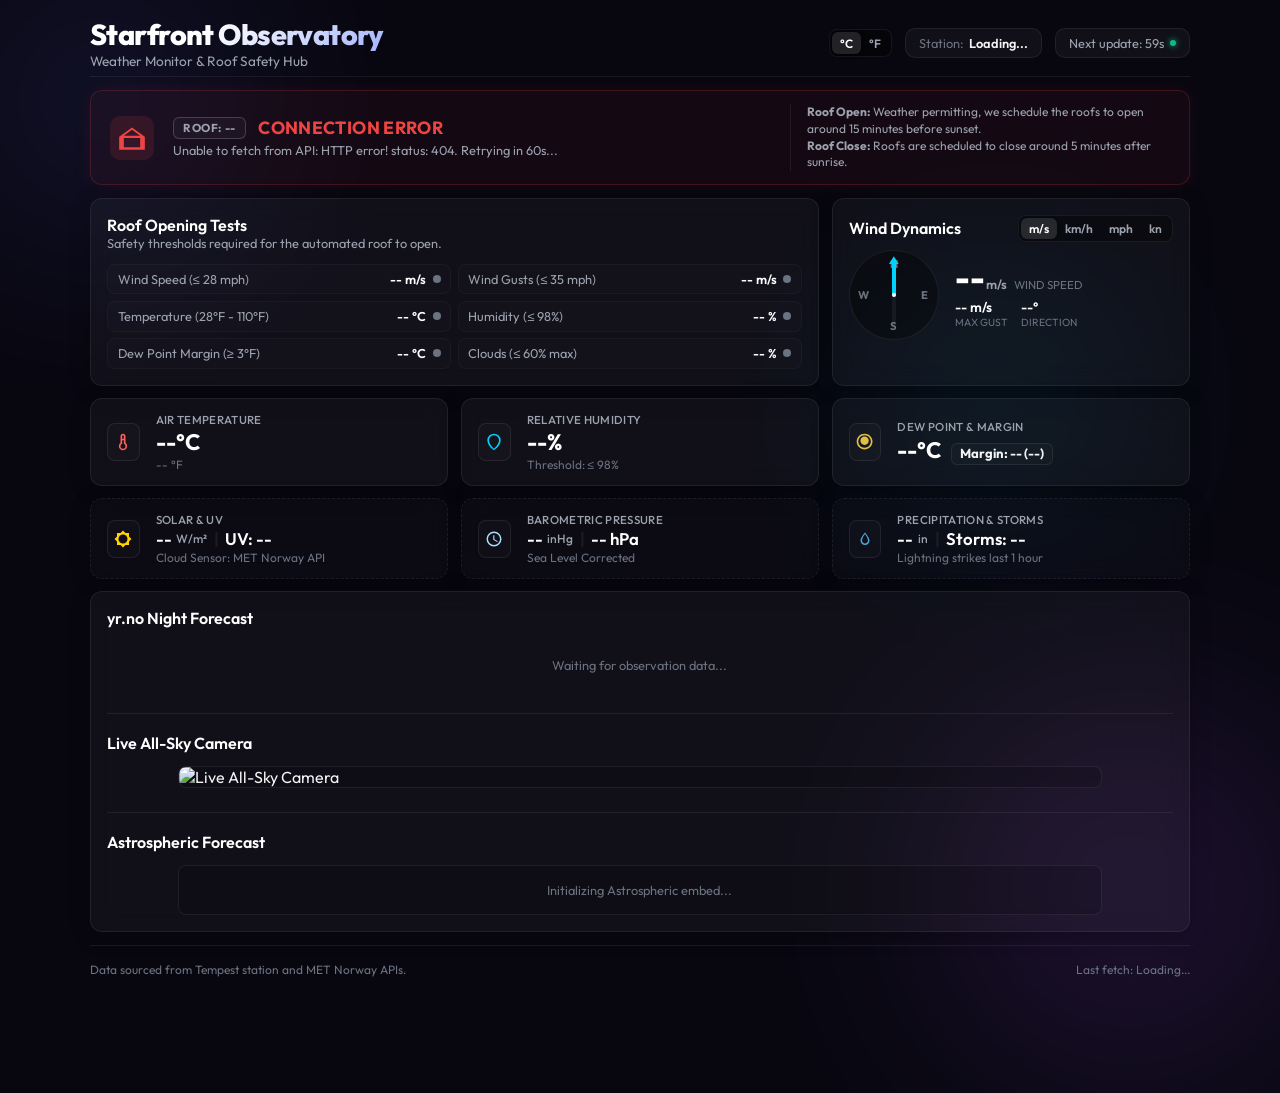
==== commit 3508c09d: "Render physical roof status box on the left of safety conditions title" ====
--- a/web/index.html
+++ b/web/index.html
@@ -9,7 +9,7 @@
     <link rel="preconnect" href="https://fonts.gstatic.com" crossorigin>
     <link href="https://fonts.googleapis.com/css2?family=Outfit:wght@300;400;500;600;700;800&display=swap" rel="stylesheet">
     <!-- CSS Stylesheet -->
-    <link rel="stylesheet" href="index.css">
+    <link rel="stylesheet" href="index.css?v=2">
     <!-- Favicon (Inline Emoji SVG to prevent 404) -->
     <link rel="icon" href="data:image/svg+xml,<svg xmlns=%22http://www.w3.org/2000/svg%22 viewBox=%220 0 100 100%22><text y=%22.9em%22 font-size=%2290%22>✨</text></svg>">
     <!-- Astrospheric API Reference -->
@@ -54,8 +54,8 @@
                 </div>
                 <div class="banner-text">
                     <div style="display: flex; align-items: center; gap: 0.8rem; flex-wrap: wrap; margin-bottom: 0.2rem;">
+                        <span id="physical-roof-badge" class="roof-badge badge-unknown">Roof: --</span>
                         <h2 id="roof-status-title" style="margin: 0; line-height: 1.2;">EVALUATING SAFETY RULES...</h2>
-                        <span id="physical-roof-badge" class="roof-badge badge-unknown">Roof: --</span>
                     </div>
                     <p id="roof-status-desc" style="margin: 0;">Fetching current observations from Tempest weather station...</p>
                 </div>
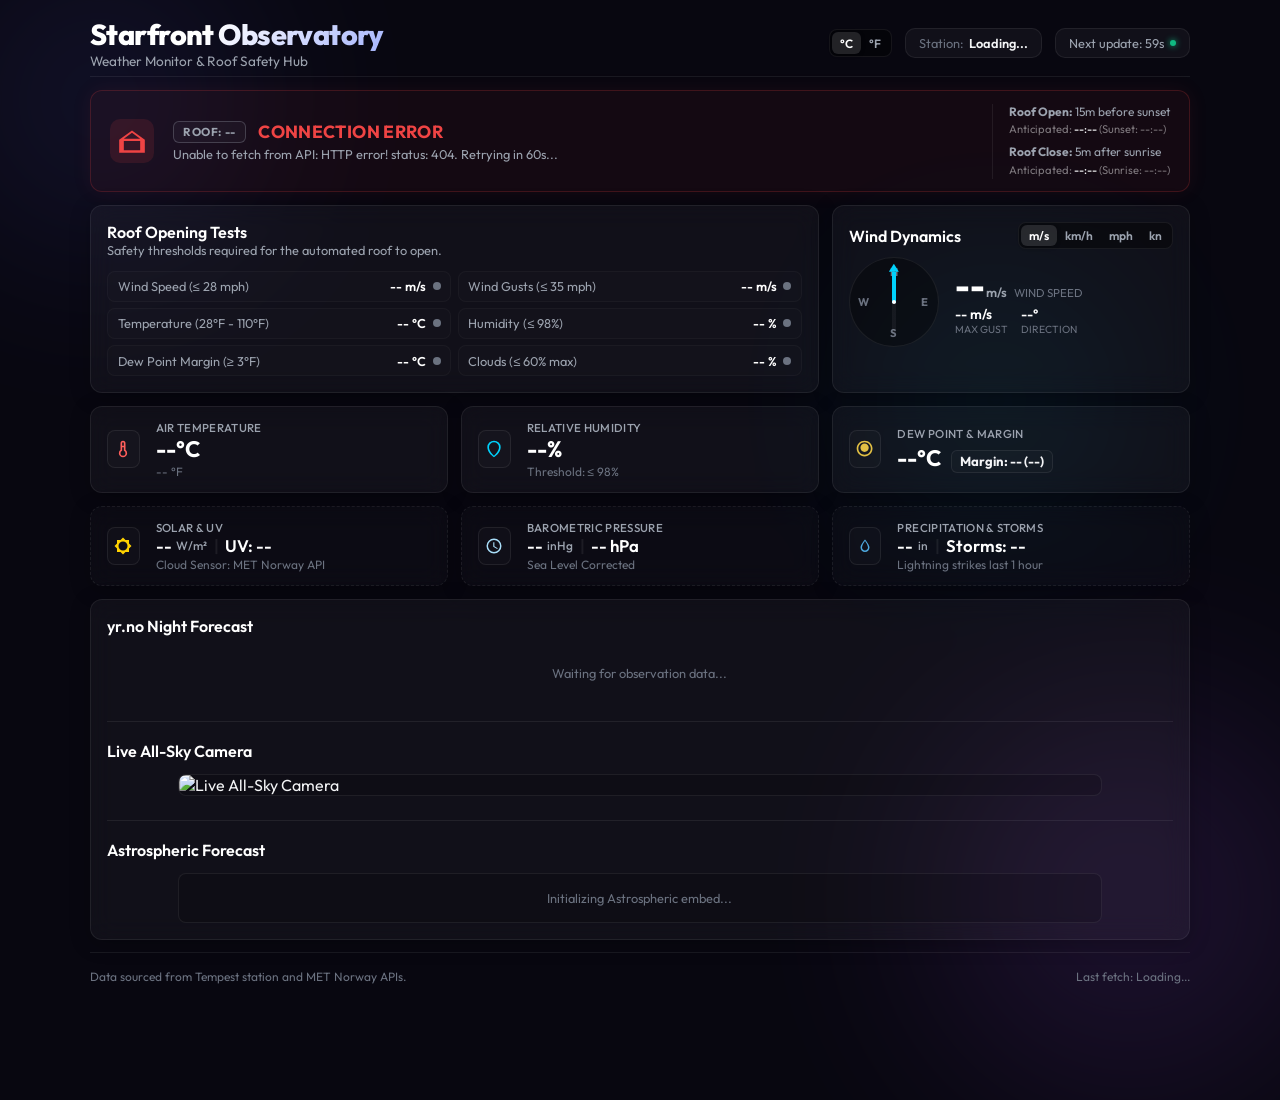
==== commit 2b906a6a: "Format anticipated open/close and sunset/sunrise times dynamically in browser local timezone" ====
--- a/web/index.html
+++ b/web/index.html
@@ -60,9 +60,19 @@
                     <p id="roof-status-desc" style="margin: 0;">Fetching current observations from Tempest weather station...</p>
                 </div>
             </div>
-            <div class="banner-right" style="font-size: 0.75rem; color: var(--text-secondary); border-left: 1px solid var(--glass-border); padding-left: 1rem; line-height: 1.4; max-width: 380px; transition: var(--transition-smooth);">
-                <strong>Roof Open:</strong> Weather permitting, we schedule the roofs to open around 15 minutes before sunset.<br>
-                <strong>Roof Close:</strong> Roofs are scheduled to close around 5 minutes after sunrise.
+            <div class="banner-right" style="font-size: 0.75rem; color: var(--text-secondary); border-left: 1px solid var(--glass-border); padding-left: 1rem; line-height: 1.4; max-width: 380px; transition: var(--transition-smooth); display: flex; flex-direction: column; gap: 0.4rem; justify-content: center;">
+                <div>
+                    <strong>Roof Open:</strong> 15m before sunset
+                    <div style="font-size: 0.7rem; color: rgba(255, 255, 255, 0.45); margin-top: 0.1rem;">
+                        Anticipated: <span id="roof-open-time" style="color: var(--text-primary); font-weight: 500;">--:--</span> (Sunset: <span id="sunset-time">--:--</span>)
+                    </div>
+                </div>
+                <div>
+                    <strong>Roof Close:</strong> 5m after sunrise
+                    <div style="font-size: 0.7rem; color: rgba(255, 255, 255, 0.45); margin-top: 0.1rem;">
+                        Anticipated: <span id="roof-close-time" style="color: var(--text-primary); font-weight: 500;">--:--</span> (Sunrise: <span id="sunrise-time">--:--</span>)
+                    </div>
+                </div>
             </div>
         </section>
 
@@ -286,6 +296,6 @@
     </div>
 
     <!-- Javascript Script -->
-    <script src="index.js?v=3"></script>
+    <script src="index.js?v=4"></script>
 </body>
 </html>
